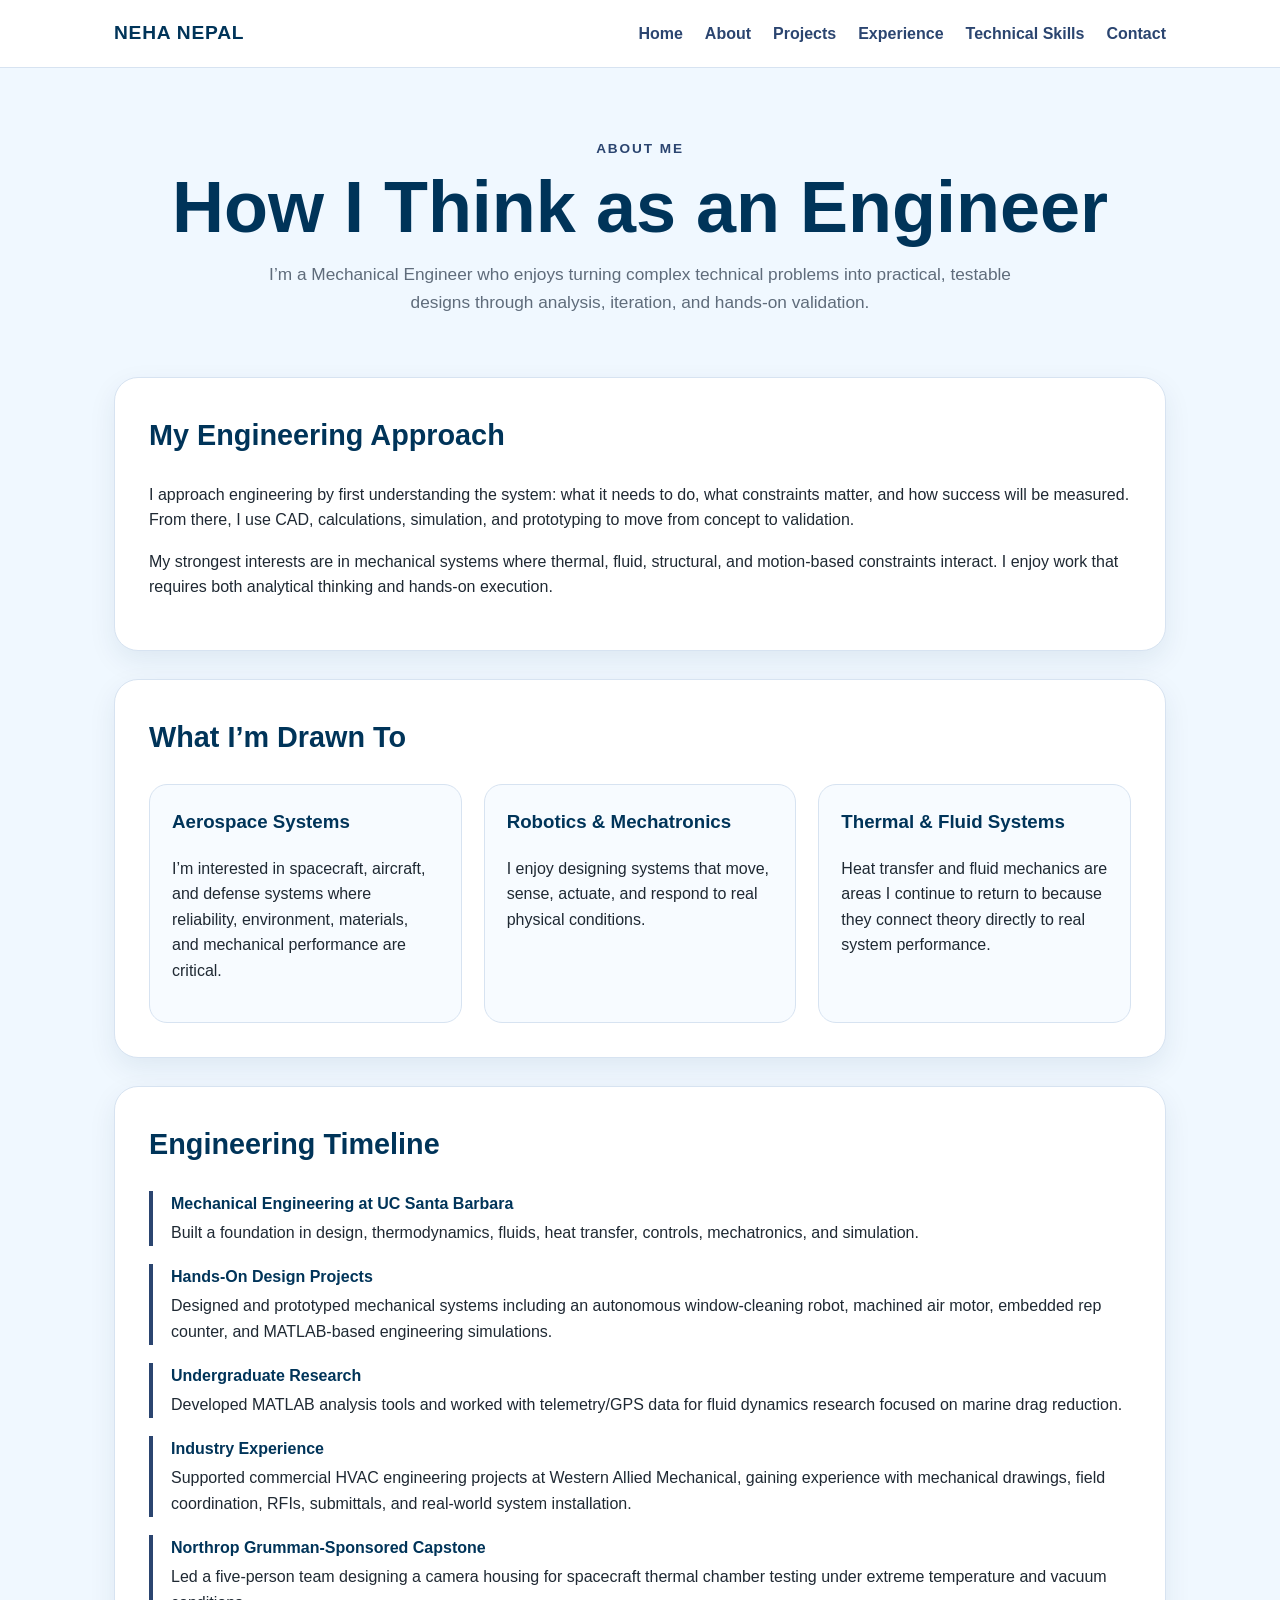
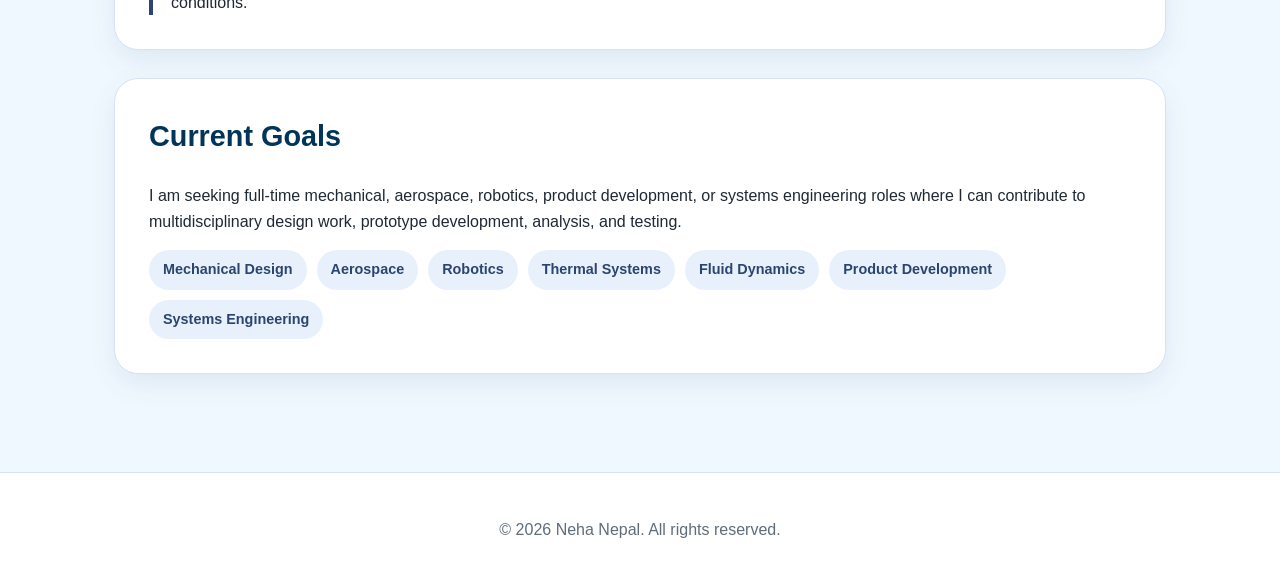
==== about.html @ 2794d1b9 "Create about.html" ====
<!DOCTYPE html>
<html lang="en">
<head>
  <meta charset="UTF-8" />
  <meta name="viewport" content="width=device-width, initial-scale=1.0" />
  <title>About | Neha Nepal</title>

  <style>
    :root {
      --navy: #003459;
      --blue: #2B4570;
      --soft: #f0f8ff;
      --border: #d7e3f1;
      --text: #1f2933;
      --muted: #5f6c7b;
      --accent: #7180AC;
    }

    * { box-sizing: border-box; }

    body {
      margin: 0;
      font-family: Arial, Helvetica, sans-serif;
      background: var(--soft);
      color: var(--text);
      line-height: 1.6;
    }

    a {
      color: var(--blue);
      text-decoration: none;
      font-weight: 700;
    }

    a:hover {
      color: var(--accent);
      text-decoration: underline;
    }

    header {
      background: white;
      border-bottom: 1px solid var(--border);
      position: sticky;
      top: 0;
      z-index: 10;
    }

    .nav-container {
      max-width: 1100px;
      margin: 0 auto;
      padding: 18px 24px;
      display: flex;
      justify-content: space-between;
      align-items: center;
      gap: 20px;
    }

    .logo {
      font-size: 1.2rem;
      font-weight: 800;
      color: var(--navy);
      letter-spacing: 0.04em;
    }

    nav ul {
      list-style: none;
      display: flex;
      gap: 22px;
      padding: 0;
      margin: 0;
      flex-wrap: wrap;
    }

    .hero {
      max-width: 1000px;
      margin: 0 auto;
      padding: 70px 24px 40px;
      text-align: center;
    }

    .eyebrow {
      color: var(--blue);
      font-weight: 700;
      text-transform: uppercase;
      letter-spacing: 0.14em;
      font-size: 0.85rem;
      margin-bottom: 12px;
    }

    .hero h1 {
      font-size: clamp(2.6rem, 6vw, 4.5rem);
      color: var(--navy);
      margin: 0 0 18px;
      line-height: 1;
    }

    .hero p {
      max-width: 760px;
      margin: 0 auto;
      color: var(--muted);
      font-size: 1.08rem;
    }

    main {
      max-width: 1100px;
      margin: 0 auto;
      padding: 20px 24px 70px;
    }

    .section {
      background: white;
      border: 1px solid var(--border);
      border-radius: 24px;
      padding: 34px;
      margin-bottom: 28px;
      box-shadow: 0 10px 28px rgba(0, 52, 89, 0.08);
    }

    .section h2 {
      color: var(--navy);
      margin-top: 0;
      font-size: 1.8rem;
    }

    .grid {
      display: grid;
      grid-template-columns: repeat(3, 1fr);
      gap: 22px;
    }

    .card {
      background: #f7fbff;
      border: 1px solid var(--border);
      border-radius: 18px;
      padding: 22px;
    }

    .card h3 {
      color: var(--navy);
      margin-top: 0;
    }

    .timeline {
      display: grid;
      gap: 18px;
    }

    .timeline-item {
      border-left: 4px solid var(--blue);
      padding-left: 18px;
    }

    .timeline-item strong {
      color: var(--navy);
      display: block;
      margin-bottom: 4px;
    }

    .badges {
      display: flex;
      flex-wrap: wrap;
      gap: 10px;
      margin-top: 15px;
    }

    .badge {
      background: #e8f1fb;
      color: var(--blue);
      padding: 8px 14px;
      border-radius: 999px;
      font-weight: 700;
      font-size: 0.9rem;
    }

    footer {
      background: white;
      border-top: 1px solid var(--border);
      text-align: center;
      padding: 28px 20px;
      color: var(--muted);
    }

    @media (max-width: 850px) {
      .grid {
        grid-template-columns: 1fr;
      }

      .nav-container {
        flex-direction: column;
      }

      nav ul {
        justify-content: center;
      }
    }
  </style>
</head>

<body>
  <header>
    <div class="nav-container">
      <a class="logo" href="index.html">NEHA NEPAL</a>
      <nav>
        <ul>
          <li><a href="index.html">Home</a></li>
          <li><a href="about.html">About</a></li>
          <li><a href="projects.html">Projects</a></li>
          <li><a href="experience.html">Experience</a></li>
          <li><a href="skills.html">Technical Skills</a></li>
          <li><a href="contact.html">Contact</a></li>
        </ul>
      </nav>
    </div>
  </header>

  <section class="hero">
    <div class="eyebrow">About Me</div>
    <h1>How I Think as an Engineer</h1>
    <p>
      I’m a Mechanical Engineer who enjoys turning complex technical problems into practical,
      testable designs through analysis, iteration, and hands-on validation.
    </p>
  </section>

  <main>
    <section class="section">
      <h2>My Engineering Approach</h2>
      <p>
        I approach engineering by first understanding the system: what it needs to do, what constraints matter,
        and how success will be measured. From there, I use CAD, calculations, simulation, and prototyping to
        move from concept to validation.
      </p>
      <p>
        My strongest interests are in mechanical systems where thermal, fluid, structural, and motion-based
        constraints interact. I enjoy work that requires both analytical thinking and hands-on execution.
      </p>
    </section>

    <section class="section">
      <h2>What I’m Drawn To</h2>

      <div class="grid">
        <div class="card">
          <h3>Aerospace Systems</h3>
          <p>
            I’m interested in spacecraft, aircraft, and defense systems where reliability, environment,
            materials, and mechanical performance are critical.
          </p>
        </div>

        <div class="card">
          <h3>Robotics & Mechatronics</h3>
          <p>
            I enjoy designing systems that move, sense, actuate, and respond to real physical conditions.
          </p>
        </div>

        <div class="card">
          <h3>Thermal & Fluid Systems</h3>
          <p>
            Heat transfer and fluid mechanics are areas I continue to return to because they connect theory
            directly to real system performance.
          </p>
        </div>
      </div>
    </section>

    <section class="section">
      <h2>Engineering Timeline</h2>

      <div class="timeline">
        <div class="timeline-item">
          <strong>Mechanical Engineering at UC Santa Barbara</strong>
          Built a foundation in design, thermodynamics, fluids, heat transfer, controls, mechatronics, and simulation.
        </div>

        <div class="timeline-item">
          <strong>Hands-On Design Projects</strong>
          Designed and prototyped mechanical systems including an autonomous window-cleaning robot, machined air motor,
          embedded rep counter, and MATLAB-based engineering simulations.
        </div>

        <div class="timeline-item">
          <strong>Undergraduate Research</strong>
          Developed MATLAB analysis tools and worked with telemetry/GPS data for fluid dynamics research focused on
          marine drag reduction.
        </div>

        <div class="timeline-item">
          <strong>Industry Experience</strong>
          Supported commercial HVAC engineering projects at Western Allied Mechanical, gaining experience with mechanical
          drawings, field coordination, RFIs, submittals, and real-world system installation.
        </div>

        <div class="timeline-item">
          <strong>Northrop Grumman-Sponsored Capstone</strong>
          Led a five-person team designing a camera housing for spacecraft thermal chamber testing under extreme temperature
          and vacuum conditions.
        </div>
      </div>
    </section>

    <section class="section">
      <h2>Current Goals</h2>
      <p>
        I am seeking full-time mechanical, aerospace, robotics, product development, or systems engineering roles where I can
        contribute to multidisciplinary design work, prototype development, analysis, and testing.
      </p>

      <div class="badges">
        <span class="badge">Mechanical Design</span>
        <span class="badge">Aerospace</span>
        <span class="badge">Robotics</span>
        <span class="badge">Thermal Systems</span>
        <span class="badge">Fluid Dynamics</span>
        <span class="badge">Product Development</span>
        <span class="badge">Systems Engineering</span>
      </div>
    </section>
  </main>

  <footer>
    <p>&copy; 2026 Neha Nepal. All rights reserved.</p>
  </footer>
</body>
</html>
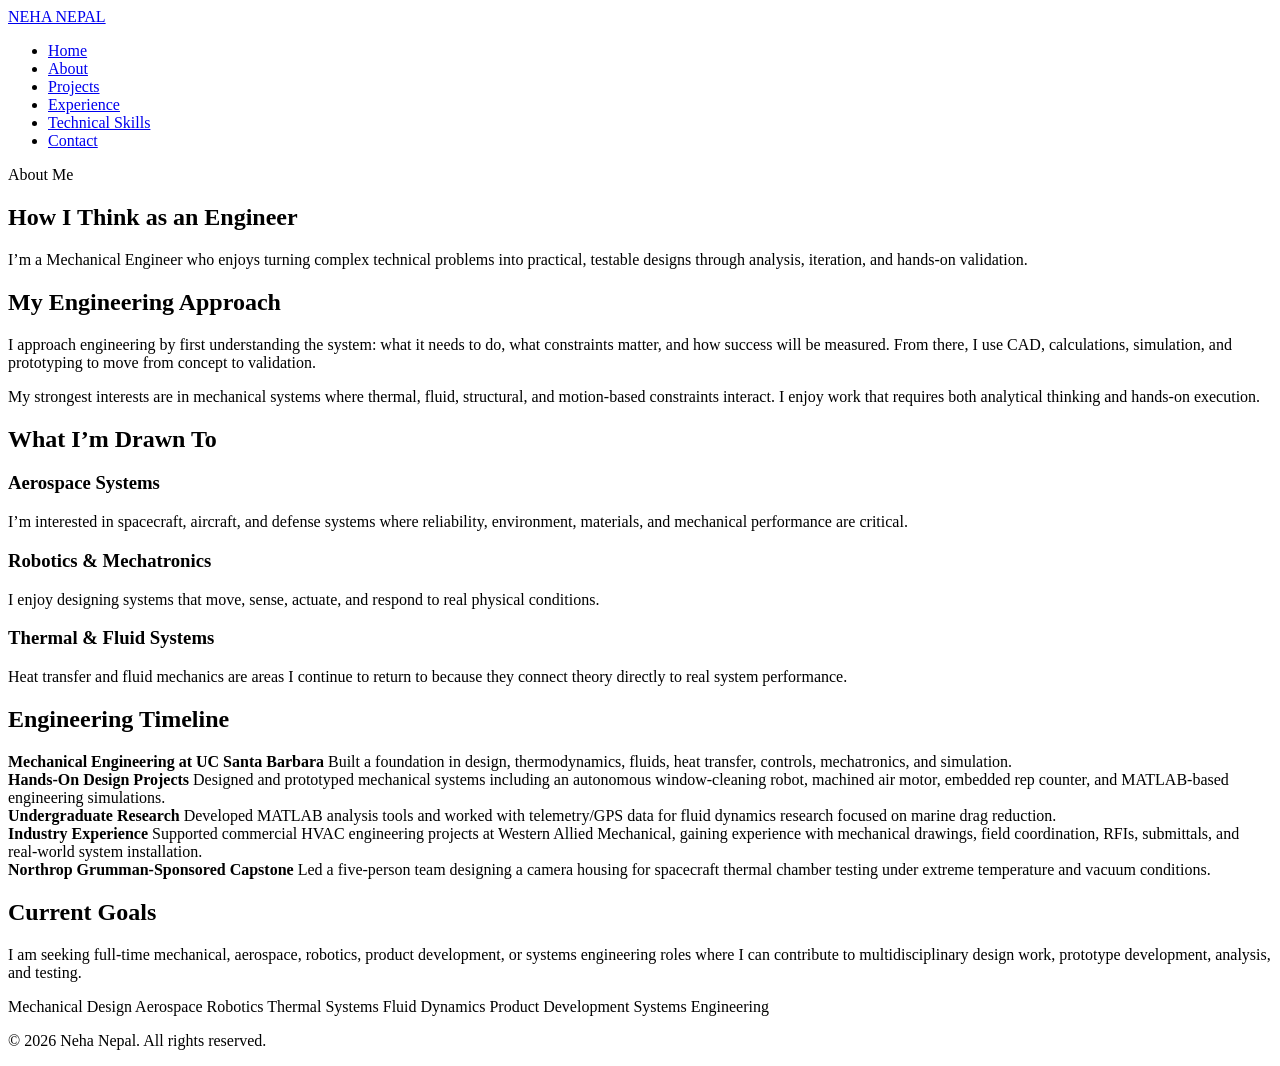
==== commit 82e6db0f: "Update about.html" ====
--- a/about.html
+++ b/about.html
@@ -4,196 +4,8 @@
   <meta charset="UTF-8" />
   <meta name="viewport" content="width=device-width, initial-scale=1.0" />
   <title>About | Neha Nepal</title>
-
-  <style>
-    :root {
-      --navy: #003459;
-      --blue: #2B4570;
-      --soft: #f0f8ff;
-      --border: #d7e3f1;
-      --text: #1f2933;
-      --muted: #5f6c7b;
-      --accent: #7180AC;
-    }
-
-    * { box-sizing: border-box; }
-
-    body {
-      margin: 0;
-      font-family: Arial, Helvetica, sans-serif;
-      background: var(--soft);
-      color: var(--text);
-      line-height: 1.6;
-    }
-
-    a {
-      color: var(--blue);
-      text-decoration: none;
-      font-weight: 700;
-    }
-
-    a:hover {
-      color: var(--accent);
-      text-decoration: underline;
-    }
-
-    header {
-      background: white;
-      border-bottom: 1px solid var(--border);
-      position: sticky;
-      top: 0;
-      z-index: 10;
-    }
-
-    .nav-container {
-      max-width: 1100px;
-      margin: 0 auto;
-      padding: 18px 24px;
-      display: flex;
-      justify-content: space-between;
-      align-items: center;
-      gap: 20px;
-    }
-
-    .logo {
-      font-size: 1.2rem;
-      font-weight: 800;
-      color: var(--navy);
-      letter-spacing: 0.04em;
-    }
-
-    nav ul {
-      list-style: none;
-      display: flex;
-      gap: 22px;
-      padding: 0;
-      margin: 0;
-      flex-wrap: wrap;
-    }
-
-    .hero {
-      max-width: 1000px;
-      margin: 0 auto;
-      padding: 70px 24px 40px;
-      text-align: center;
-    }
-
-    .eyebrow {
-      color: var(--blue);
-      font-weight: 700;
-      text-transform: uppercase;
-      letter-spacing: 0.14em;
-      font-size: 0.85rem;
-      margin-bottom: 12px;
-    }
-
-    .hero h1 {
-      font-size: clamp(2.6rem, 6vw, 4.5rem);
-      color: var(--navy);
-      margin: 0 0 18px;
-      line-height: 1;
-    }
-
-    .hero p {
-      max-width: 760px;
-      margin: 0 auto;
-      color: var(--muted);
-      font-size: 1.08rem;
-    }
-
-    main {
-      max-width: 1100px;
-      margin: 0 auto;
-      padding: 20px 24px 70px;
-    }
-
-    .section {
-      background: white;
-      border: 1px solid var(--border);
-      border-radius: 24px;
-      padding: 34px;
-      margin-bottom: 28px;
-      box-shadow: 0 10px 28px rgba(0, 52, 89, 0.08);
-    }
-
-    .section h2 {
-      color: var(--navy);
-      margin-top: 0;
-      font-size: 1.8rem;
-    }
-
-    .grid {
-      display: grid;
-      grid-template-columns: repeat(3, 1fr);
-      gap: 22px;
-    }
-
-    .card {
-      background: #f7fbff;
-      border: 1px solid var(--border);
-      border-radius: 18px;
-      padding: 22px;
-    }
-
-    .card h3 {
-      color: var(--navy);
-      margin-top: 0;
-    }
-
-    .timeline {
-      display: grid;
-      gap: 18px;
-    }
-
-    .timeline-item {
-      border-left: 4px solid var(--blue);
-      padding-left: 18px;
-    }
-
-    .timeline-item strong {
-      color: var(--navy);
-      display: block;
-      margin-bottom: 4px;
-    }
-
-    .badges {
-      display: flex;
-      flex-wrap: wrap;
-      gap: 10px;
-      margin-top: 15px;
-    }
-
-    .badge {
-      background: #e8f1fb;
-      color: var(--blue);
-      padding: 8px 14px;
-      border-radius: 999px;
-      font-weight: 700;
-      font-size: 0.9rem;
-    }
-
-    footer {
-      background: white;
-      border-top: 1px solid var(--border);
-      text-align: center;
-      padding: 28px 20px;
-      color: var(--muted);
-    }
-
-    @media (max-width: 850px) {
-      .grid {
-        grid-template-columns: 1fr;
-      }
-
-      .nav-container {
-        flex-direction: column;
-      }
-
-      nav ul {
-        justify-content: center;
-      }
-    }
-  </style>
+<link rel="stylesheet" href="styles.css">
+ 
 </head>
 
 <body>
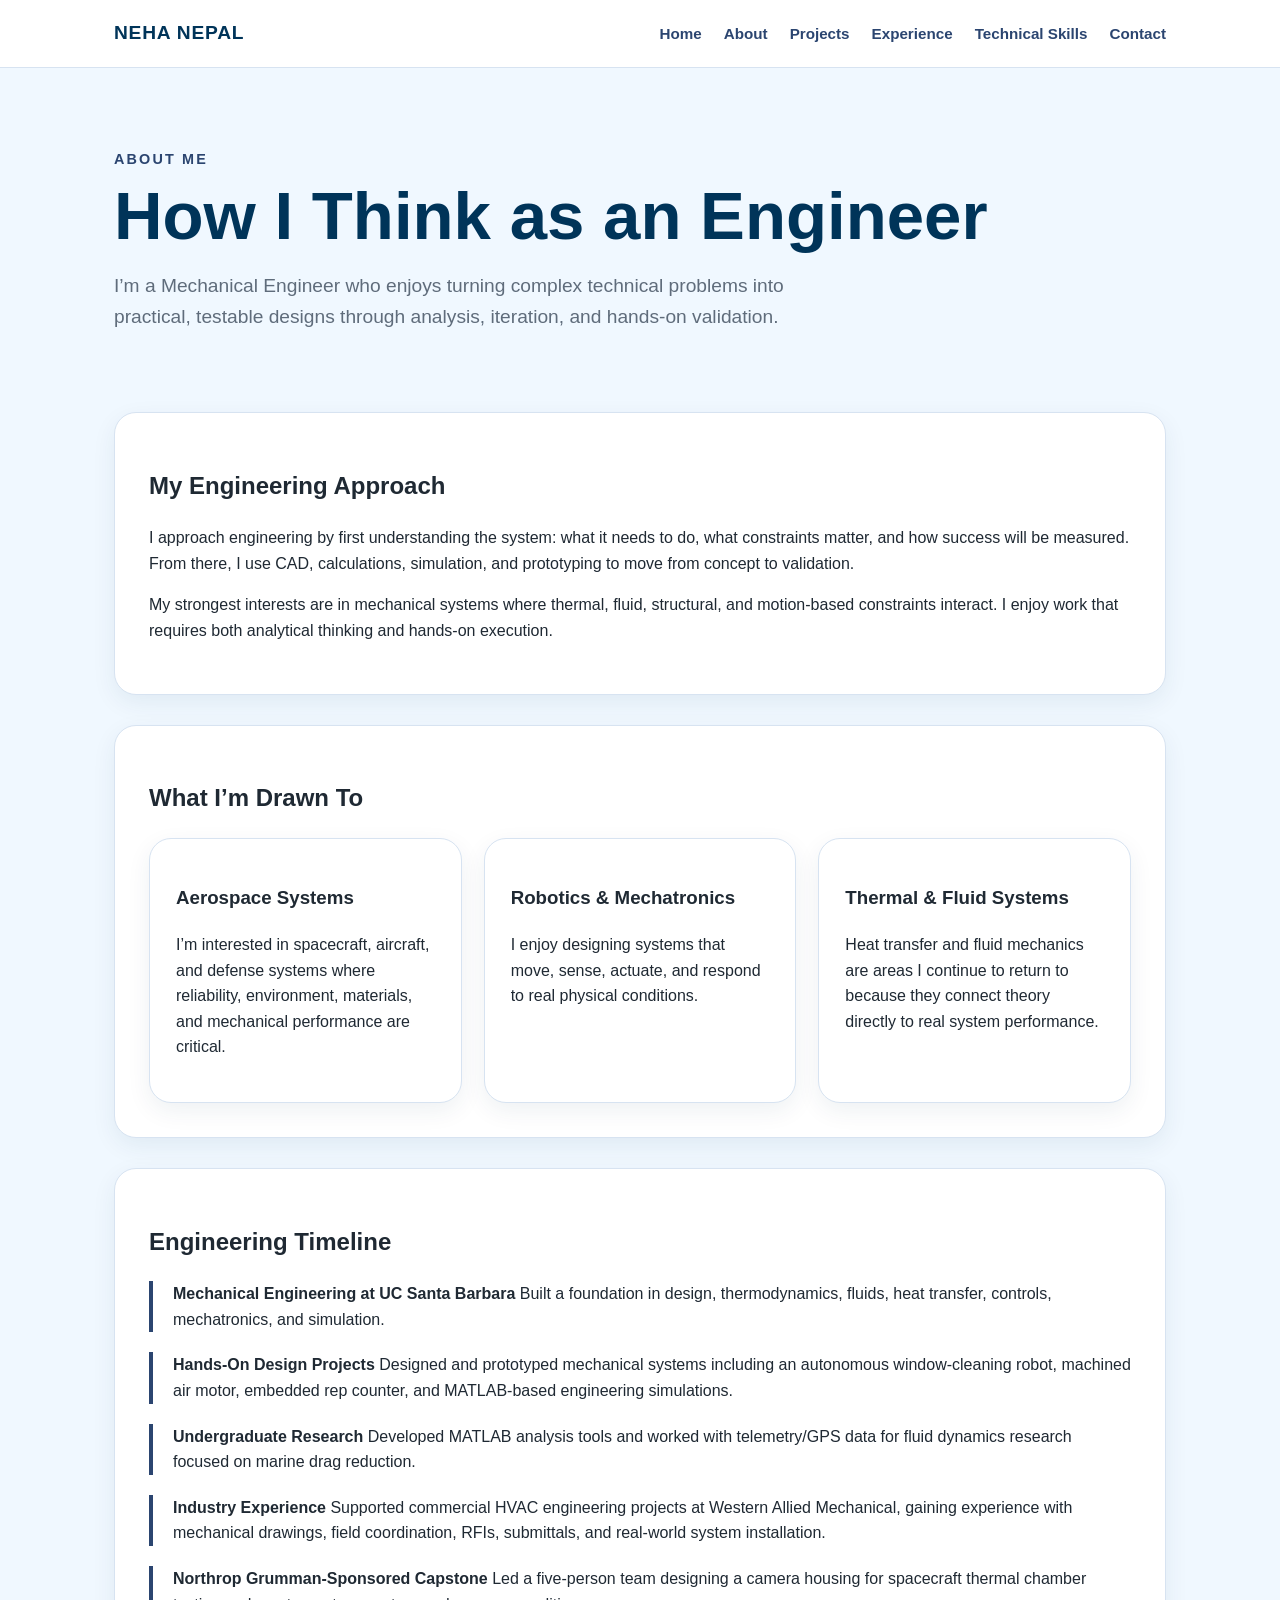
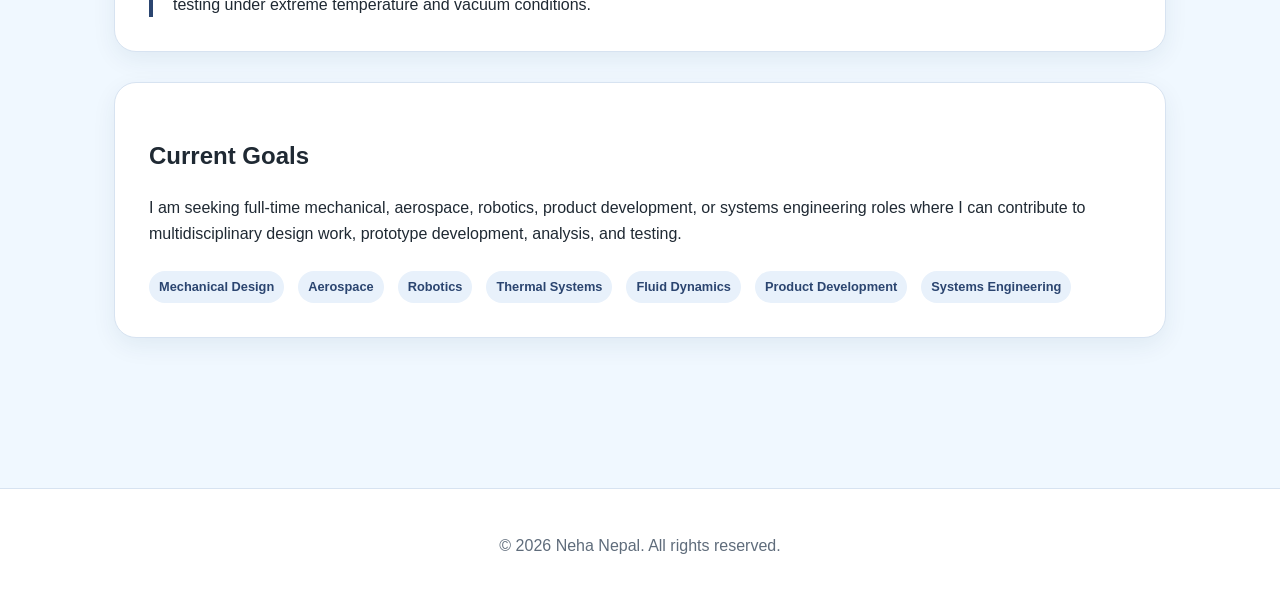
==== commit 1a61dae9: "Update about.html" ====
--- a/about.html
+++ b/about.html
@@ -5,7 +5,86 @@
   <meta name="viewport" content="width=device-width, initial-scale=1.0" />
   <title>About | Neha Nepal</title>
 <link rel="stylesheet" href="styles.css">
- 
+ <style>
+
+.hero{
+    max-width:1100px;
+    margin:0 auto;
+    padding:80px 24px 60px;
+}
+
+.hero h1{
+    font-size:4.2rem;
+    color:#003459;
+    margin:10px 0 20px;
+    line-height:1.05;
+}
+
+.hero p{
+    max-width:720px;
+    font-size:1.2rem;
+    color:#5f6c7b;
+}
+
+.eyebrow{
+    font-size:.9rem;
+    letter-spacing:.15em;
+    font-weight:700;
+    color:#2B4570;
+    text-transform:uppercase;
+}
+
+main{
+    max-width:1100px;
+    margin:auto;
+    padding:0 24px 80px;
+}
+
+.section{
+    padding:34px;
+    margin-bottom:30px;
+}
+
+.grid{
+    display:grid;
+    grid-template-columns:repeat(3,1fr);
+    gap:22px;
+}
+
+.card{
+    padding:26px;
+}
+
+.timeline{
+    display:grid;
+    gap:20px;
+}
+
+.timeline-item{
+    border-left:4px solid #2B4570;
+    padding-left:20px;
+}
+
+.badges{
+    display:flex;
+    flex-wrap:wrap;
+    gap:10px;
+    margin-top:20px;
+}
+
+@media(max-width:850px){
+
+.grid{
+grid-template-columns:1fr;
+}
+
+.hero h1{
+font-size:3rem;
+}
+
+}
+
+</style>
 </head>
 
 <body>
--- a/styles.css
+++ b/styles.css
@@ -0,0 +1,137 @@
+:root {
+  --navy: #003459;
+  --blue: #2B4570;
+  --soft-blue: #f0f8ff;
+  --text: #1f2933;
+  --muted: #5f6c7b;
+  --accent: #7180AC;
+  --border: #d7e3f1;
+}
+
+* {
+  box-sizing: border-box;
+}
+
+body {
+  margin: 0;
+  font-family: Arial, Helvetica, sans-serif;
+  background: var(--soft-blue);
+  color: var(--text);
+  line-height: 1.6;
+}
+
+a {
+  color: var(--blue);
+  text-decoration: none;
+  font-weight: 700;
+}
+
+a:hover {
+  color: var(--accent);
+  text-decoration: none;
+}
+
+header {
+  background: white;
+  border-bottom: 1px solid var(--border);
+  position: sticky;
+  top: 0;
+  z-index: 1000;
+}
+
+.nav-container {
+  max-width: 1100px;
+  margin: 0 auto;
+  padding: 18px 24px;
+  display: flex;
+  justify-content: space-between;
+  align-items: center;
+  gap: 20px;
+}
+
+.logo {
+  font-size: 1.2rem;
+  font-weight: 800;
+  color: var(--navy);
+  letter-spacing: 0.04em;
+}
+
+nav ul {
+  list-style: none;
+  display: flex;
+  gap: 22px;
+  padding: 0;
+  margin: 0;
+  flex-wrap: wrap;
+}
+
+nav a {
+  font-size: 0.95rem;
+}
+
+.button {
+  display: inline-block;
+  padding: 12px 20px;
+  border-radius: 999px;
+  background: var(--navy);
+  color: white;
+  font-weight: 700;
+  border: 2px solid var(--navy);
+}
+
+.button:hover {
+  background: var(--blue);
+  color: white;
+}
+
+.button.secondary {
+  background: transparent;
+  color: var(--navy);
+}
+
+.button.secondary:hover {
+  background: white;
+  color: var(--blue);
+}
+
+.card,
+.section,
+.block,
+.about-box,
+.interests-card {
+  background: white;
+  border: 1px solid var(--border);
+  border-radius: 22px;
+  box-shadow: 0 8px 24px rgba(0, 52, 89, 0.07);
+}
+
+.tag,
+.badge {
+  display: inline-block;
+  font-size: 0.8rem;
+  background: #e8f1fb;
+  color: var(--blue);
+  padding: 6px 10px;
+  border-radius: 999px;
+  margin: 4px 4px 0 0;
+  font-weight: 700;
+}
+
+footer {
+  background: white;
+  border-top: 1px solid var(--border);
+  text-align: center;
+  padding: 28px 20px;
+  color: var(--muted);
+  margin-top: 40px;
+}
+
+@media (max-width: 850px) {
+  .nav-container {
+    flex-direction: column;
+  }
+
+  nav ul {
+    justify-content: center;
+  }
+}
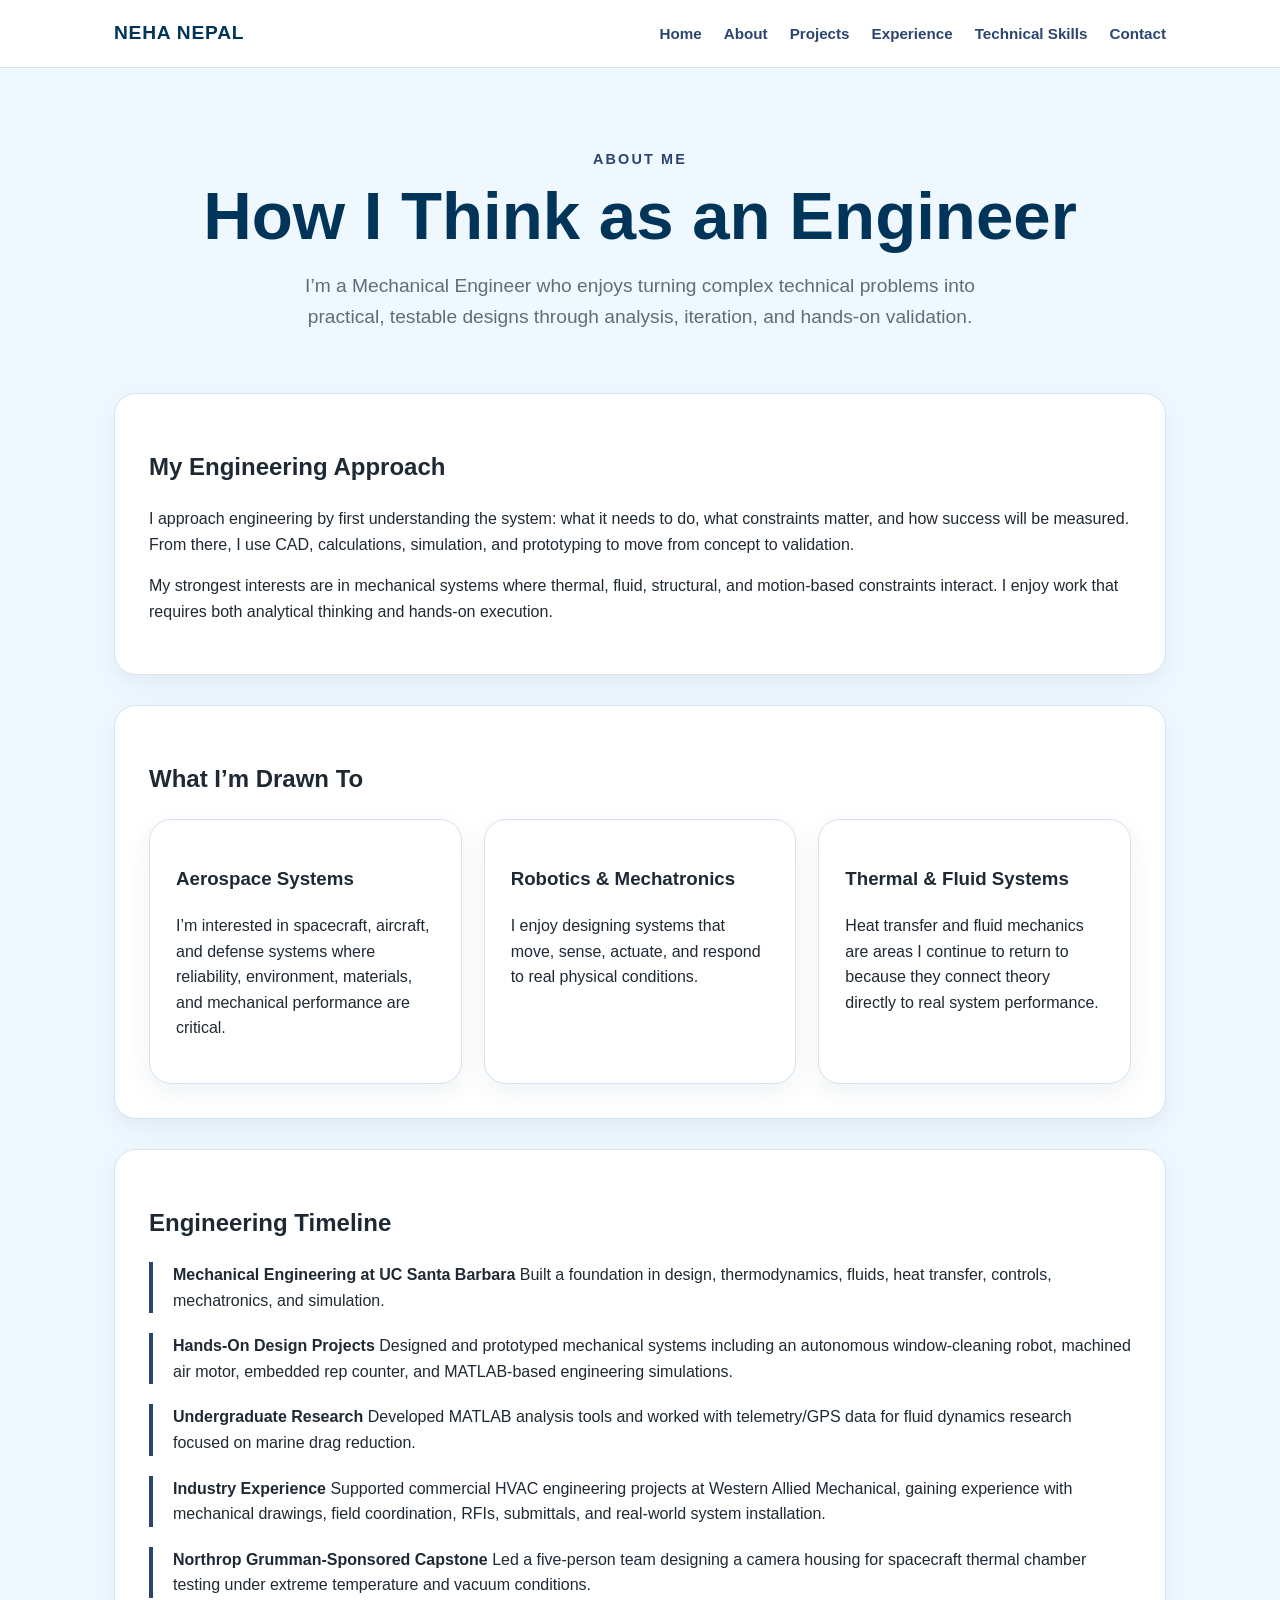
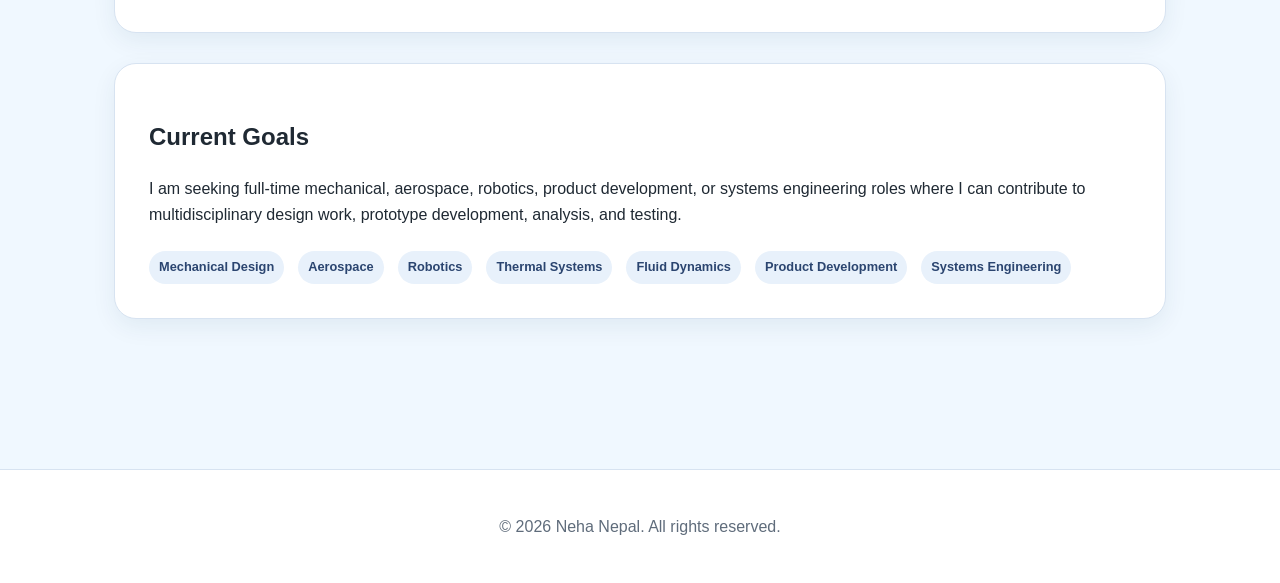
==== commit be313839: "Update about.html" ====
--- a/about.html
+++ b/about.html
@@ -11,6 +11,7 @@
     max-width:1100px;
     margin:0 auto;
     padding:80px 24px 60px;
+    text-align:center;
 }
 
 .hero h1{
@@ -22,8 +23,9 @@
 
 .hero p{
     max-width:720px;
+    margin:0 auto;
     font-size:1.2rem;
-    color:#5f6c7b;
+    color:var(--muted);
 }
 
 .eyebrow{
